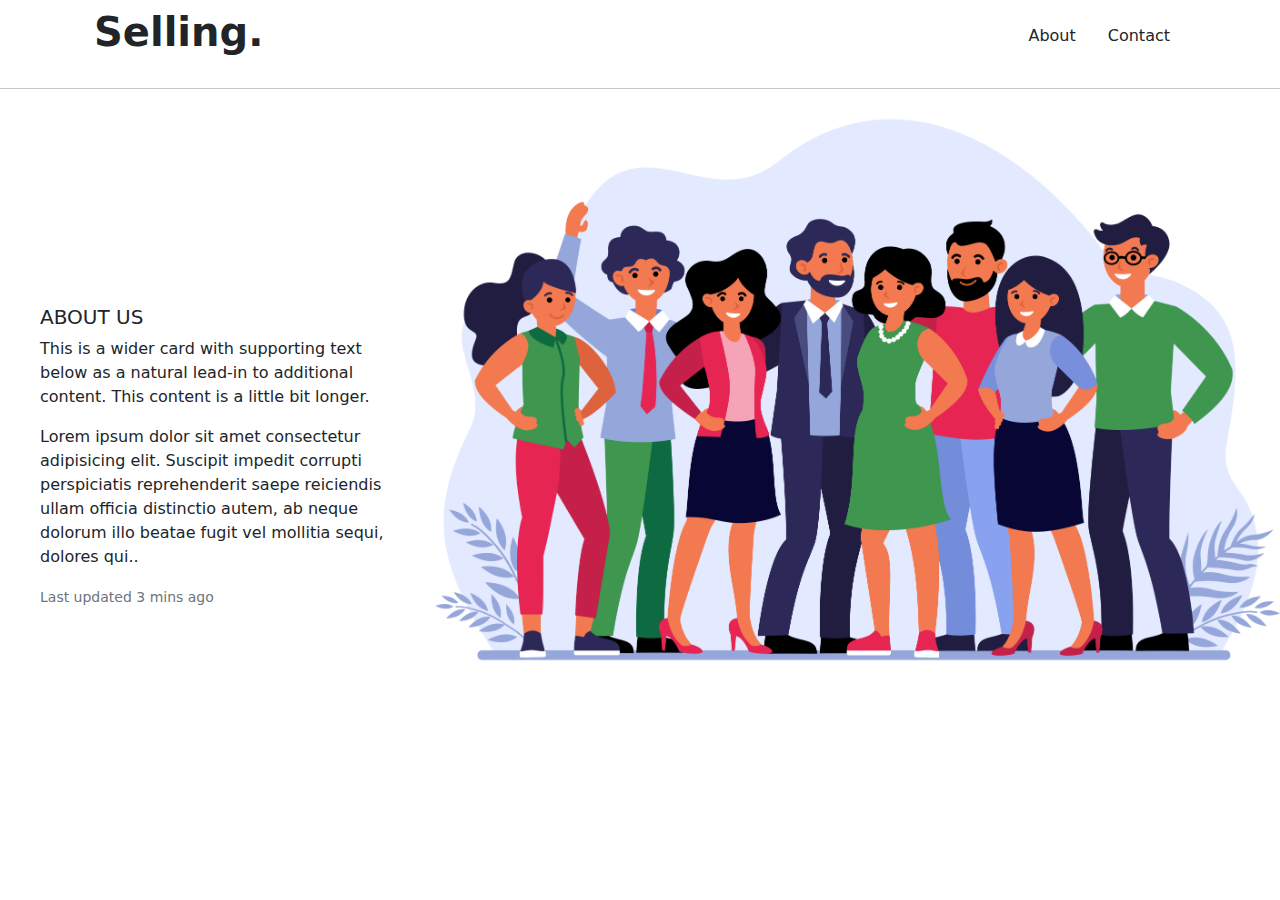
==== index.html @ 9ed459fe "[NEW UPDATE]" ====
<!DOCTYPE html>
<html lang="en">
<head>
    <meta charset="UTF-8">
    <meta http-equiv="X-UA-Compatible" content="IE=edge">
    <meta name="viewport" content="width=device-width, initial-scale=1.0">
    <title>About Page</title>
    <link href="https://fonts.googleapis.com/css2?family=Roboto:wght@300&display=swap" rel="stylesheet">
    <link rel="stylesheet" href="https://cdnjs.cloudflare.com/ajax/libs/font-awesome/6.1.1/css/all.min.css">
    <link rel="stylesheet" href="css/bootstrap.min.css">
</head>
<body>
    <div class="container">
        <nav class="navbar navbar-expand-lg">
            <div class="container-fluid">
                <h1 class="fw-bolder link-dark">Selling.</h1>
              <button class="navbar-toggler" type="button" data-bs-toggle="collapse" data-bs-target="#navbarSupportedContent" aria-controls="navbarSupportedContent" aria-expanded="false" aria-label="Toggle navigation">
                <span class="navbar-toggler-icon"></span>
              </button>
              <div class="collapse navbar-collapse" id="navbarSupportedContent">
                <ul class="navbar-nav me-auto mb-2 mb-lg-0">
                      <ul class="dropdown-menu" aria-labelledby="navbarDropdown">
                        <li><a class="dropdown-item" href="#">Action</a></li>
                        <li><a class="dropdown-item" href="#">Another action</a></li>
                        <li><hr class="dropdown-divider"></li>
                        <li><a class="dropdown-item" href="#">Something else here</a></li>
                      </ul>
                    </li>
                  </ul>
                <form class="d-flex">
                    <ul class="nav justify-content-end">
                        <li class="nav-item">
                          <a class="nav-link link-dark" href="index.html">About</a>
                        </li>
                        <li class="nav-item">
                          <a class="nav-link link-dark" href="contact.html">Contact</a>
                        </li>
                      </ul>
                </form>
              </div>
            </div>
          </nav>
       </div>
      <hr>
      <div class="card mb" style="width:100%; border:0px;">
        <div class="row g-0">
          <div class="col-md-4">
             <div class="card-body" style="padding-top:200px; padding-left: 40px;">
              <h5 class="card-title">ABOUT US</h5>
              <p class="card-text">This is a wider card with supporting text below as a natural lead-in to additional content. This content is a little bit longer.</p>
              <p class="card-text">Lorem ipsum dolor sit amet consectetur adipisicing elit. Suscipit impedit corrupti perspiciatis reprehenderit saepe reiciendis ullam officia distinctio autem, ab neque dolorum illo beatae fugit vel mollitia sequi, dolores qui..</p>
              <p class="card-text"><small class="text-muted">Last updated 3 mins ago</small></p>
            </div>
          </div>
          <div class="col-md-8">
           <img src="./img/about.jpg" class="img-fluid rounded-start" alt="...">
          </div>
        </div>
      </div>
</body>
<script src="js/bootstrap.js"></script>
</html>
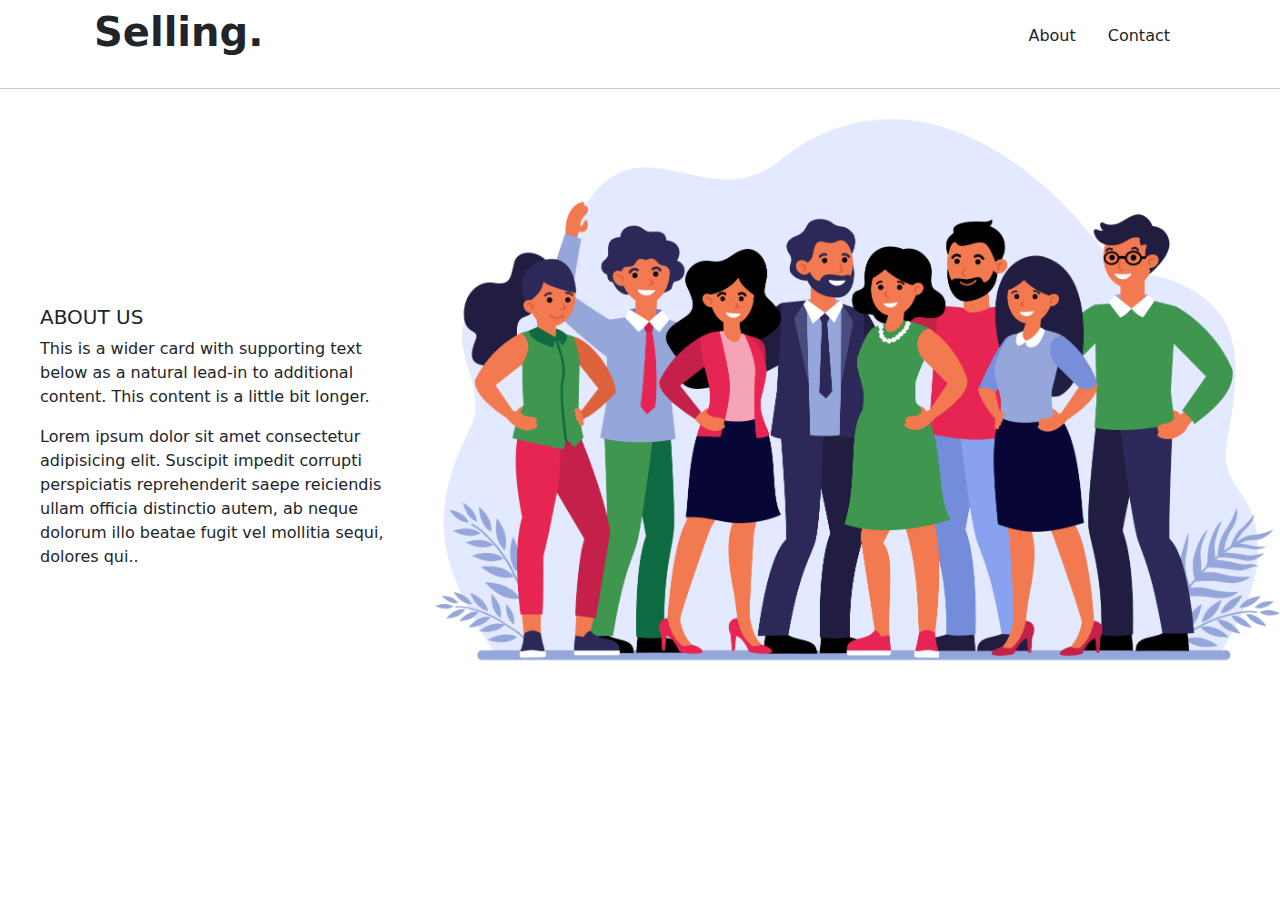
==== commit 8e3e6707: "[NEW UPDATE]" ====
--- a/index.html
+++ b/index.html
@@ -49,7 +49,6 @@
               <h5 class="card-title">ABOUT US</h5>
               <p class="card-text">This is a wider card with supporting text below as a natural lead-in to additional content. This content is a little bit longer.</p>
               <p class="card-text">Lorem ipsum dolor sit amet consectetur adipisicing elit. Suscipit impedit corrupti perspiciatis reprehenderit saepe reiciendis ullam officia distinctio autem, ab neque dolorum illo beatae fugit vel mollitia sequi, dolores qui..</p>
-              <p class="card-text"><small class="text-muted">Last updated 3 mins ago</small></p>
             </div>
           </div>
           <div class="col-md-8">
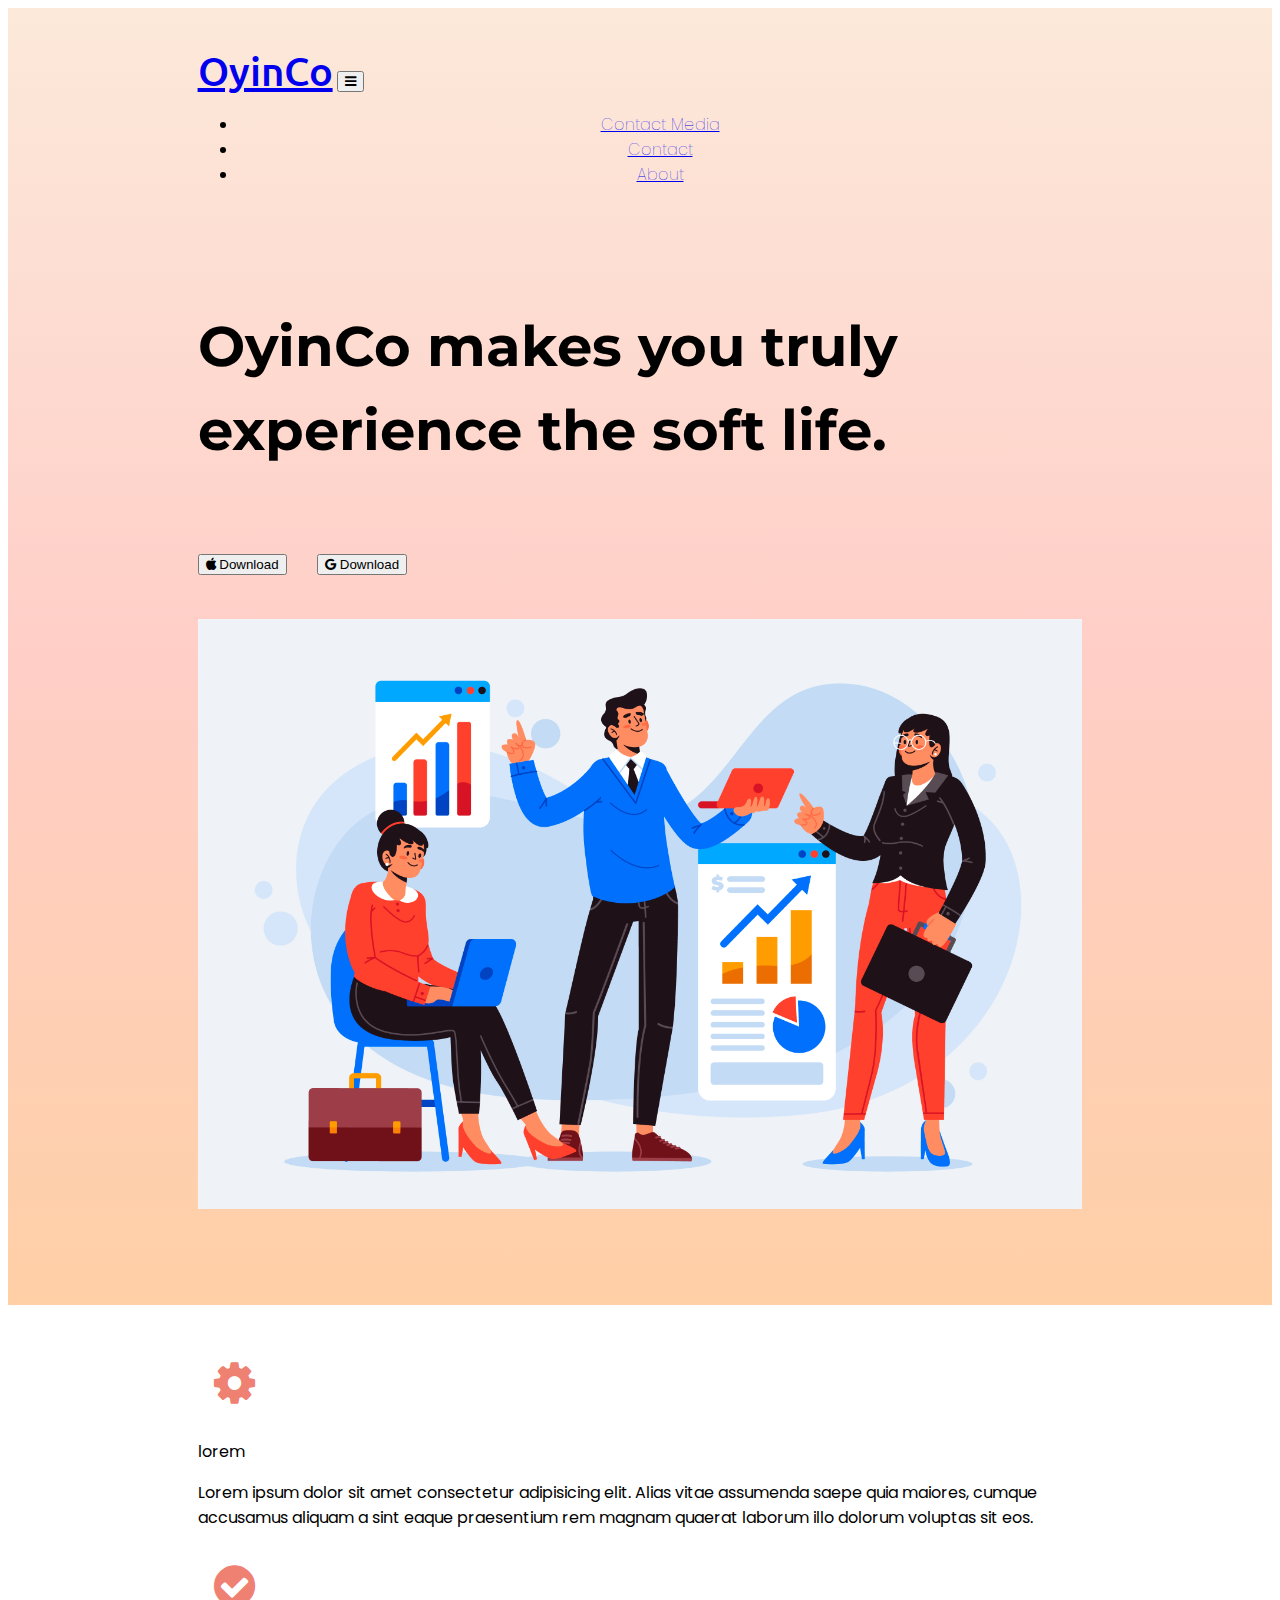
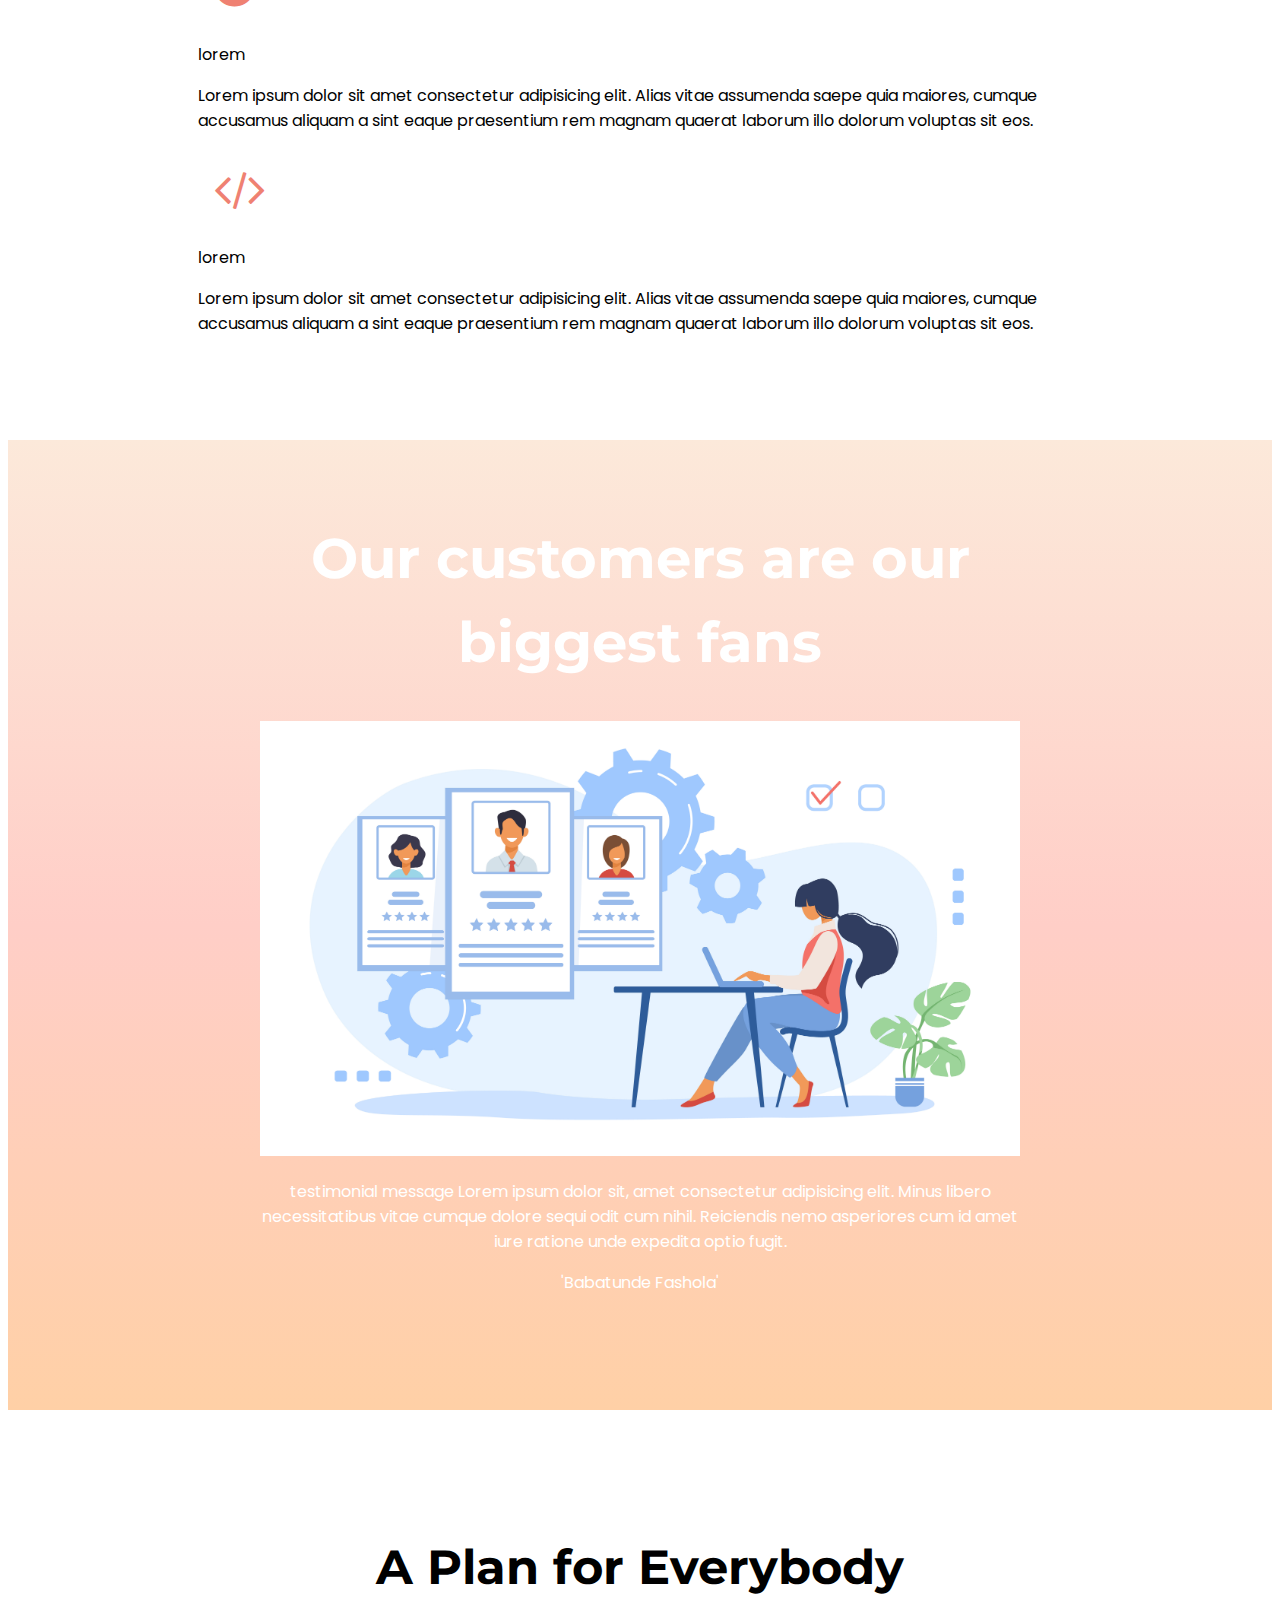
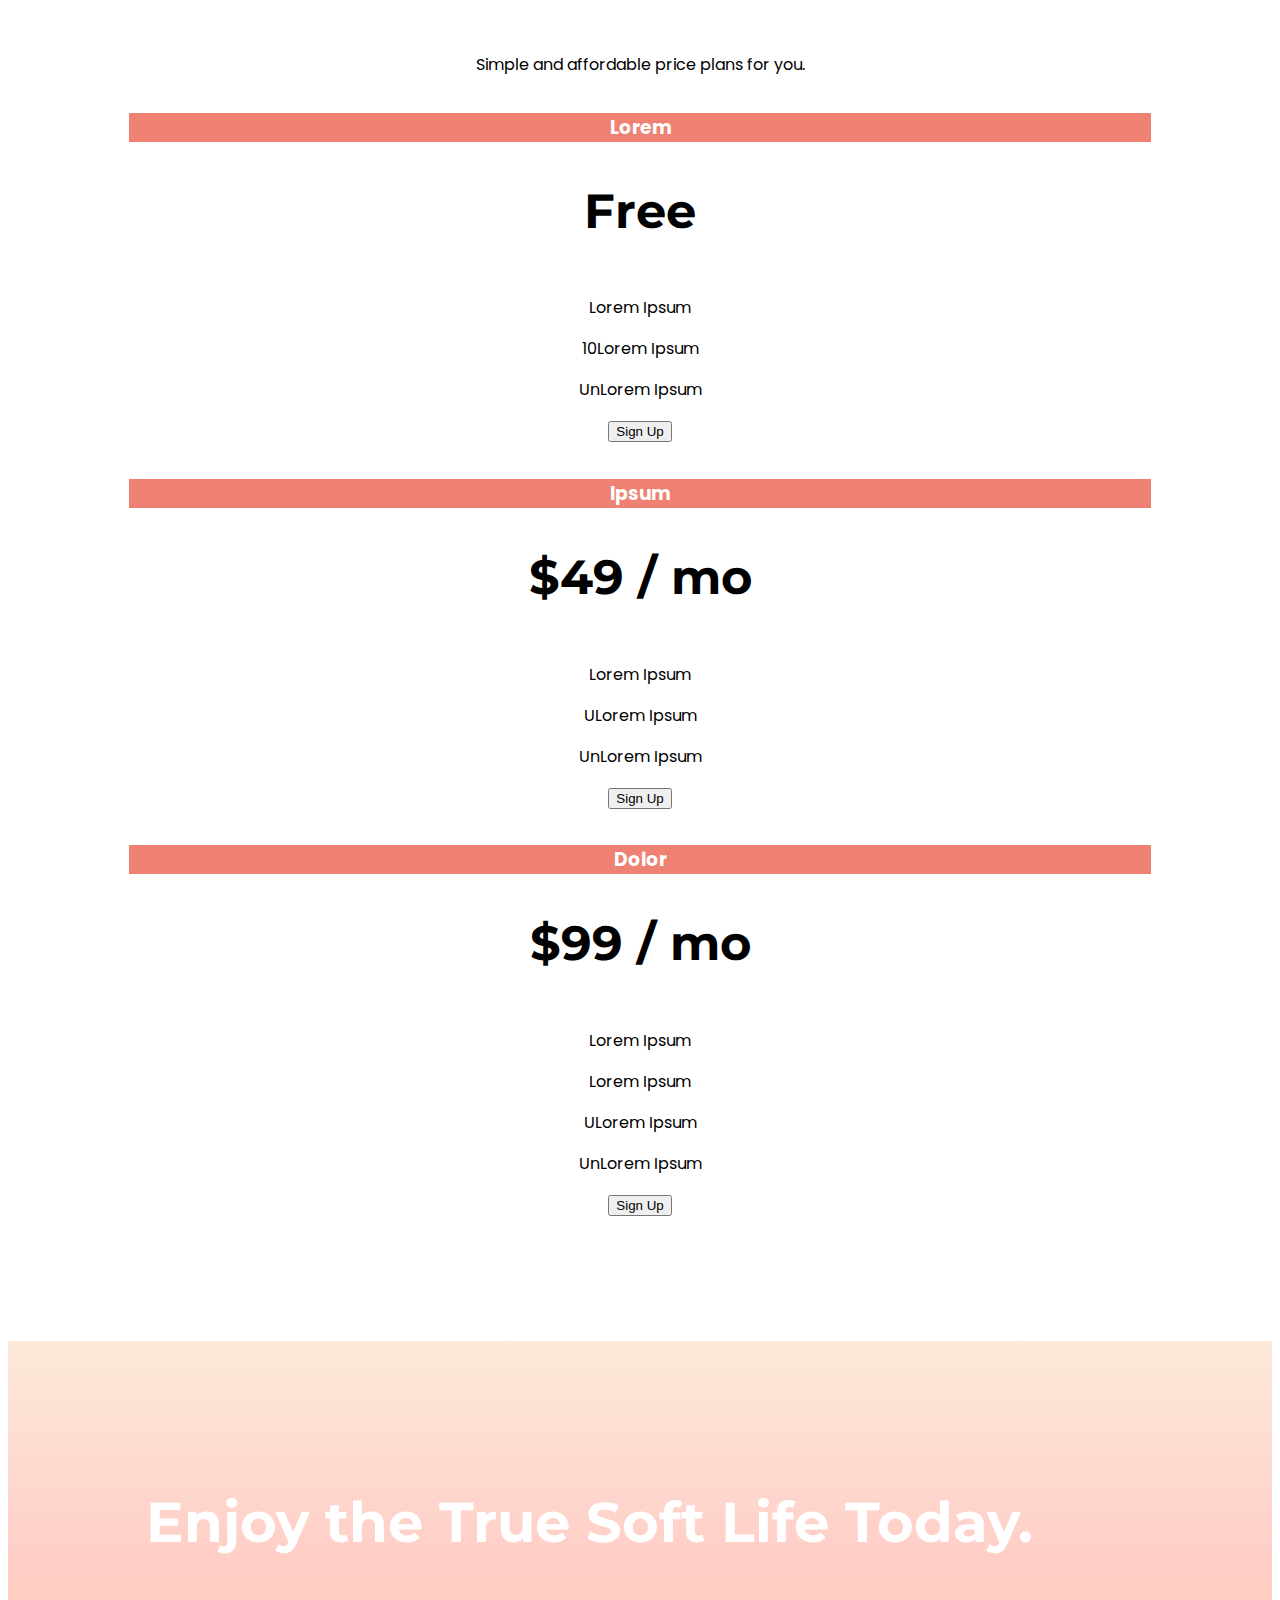
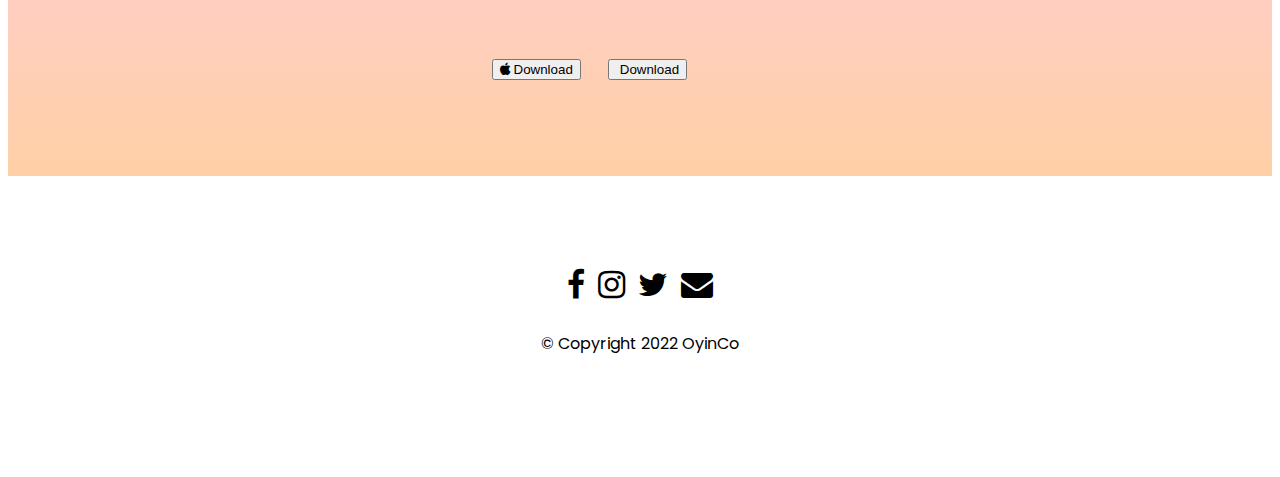
==== commit 84f10efb: "modified" ====
--- a/index.html
+++ b/index.html
@@ -4,58 +4,187 @@
     <meta charset="UTF-8">
     <meta http-equiv="X-UA-Compatible" content="IE=edge">
     <meta name="viewport" content="width=device-width, initial-scale=1.0">
-    <title>About Page</title>
-    <link href="https://fonts.googleapis.com/css2?family=Roboto:wght@300&display=swap" rel="stylesheet">
-    <link rel="stylesheet" href="https://cdnjs.cloudflare.com/ajax/libs/font-awesome/6.1.1/css/all.min.css">
-    <link rel="stylesheet" href="css/bootstrap.min.css">
+    <!-- bootstrap cdn -->
+    <link rel="stylesheet" href="https://cdn.jsdelivr.net/npm/bootstrap@4.6.0/dist/css/bootstrap.min.css" integrity="sha384-B0vP5xmATw1+K9KRQjQERJvTumQW0nPEzvF6L/Z6nronJ3oUOFUFpCjEUQouq2+l" crossorigin="anonymous">
+    <title>OyinCo</title>
+    <!-- font awesome -->
+    <link rel="stylesheet" href="https://cdnjs.cloudflare.com/ajax/libs/font-awesome/4.7.0/css/font-awesome.min.css">
+    <!-- custom css -->
+    <link rel="stylesheet" href="styles.css">
 </head>
 <body>
-    <div class="container">
+    
+    <header class="container-fluid">
         <nav class="navbar navbar-expand-lg">
-            <div class="container-fluid">
-                <h1 class="fw-bolder link-dark">Selling.</h1>
-              <button class="navbar-toggler" type="button" data-bs-toggle="collapse" data-bs-target="#navbarSupportedContent" aria-controls="navbarSupportedContent" aria-expanded="false" aria-label="Toggle navigation">
-                <span class="navbar-toggler-icon"></span>
-              </button>
-              <div class="collapse navbar-collapse" id="navbarSupportedContent">
-                <ul class="navbar-nav me-auto mb-2 mb-lg-0">
-                      <ul class="dropdown-menu" aria-labelledby="navbarDropdown">
-                        <li><a class="dropdown-item" href="#">Action</a></li>
-                        <li><a class="dropdown-item" href="#">Another action</a></li>
-                        <li><hr class="dropdown-divider"></li>
-                        <li><a class="dropdown-item" href="#">Something else here</a></li>
-                      </ul>
-                    </li>
-                  </ul>
-                <form class="d-flex">
-                    <ul class="nav justify-content-end">
-                        <li class="nav-item">
-                          <a class="nav-link link-dark" href="index.html">About</a>
-                        </li>
-                        <li class="nav-item">
-                          <a class="nav-link link-dark" href="contact.html">Contact</a>
-                        </li>
-                      </ul>
-                </form>
-              </div>
+            <a href="#" class="navbar-brand">OyinCo</a>
+            <button class="navbar-toggler" type="button" data-toggle="collapse" data-target="#navbarToggler">
+              <span class="navbar-toggler-icon"><i class="fa fa-bars"></i></span>
+            </button>
+            <div id="navbarToggler" class="collapse navbar-collapse">
+              <ul class="navbar-nav ml-auto">
+                <li class="nav-item">
+                  <a href="#footer" class="nav-link">Contact Media</a>
+                </li>
+                <li class="nav-item">
+                  <a href="contact.html" class="nav-link">Contact</a>
+                </li>
+                <li class="nav-item">
+                  <a href="about.html" class="nav-link">About</a>
+                </li>
+              </ul>
             </div>
           </nav>
-       </div>
-      <hr>
-      <div class="card mb" style="width:100%; border:0px;">
-        <div class="row g-0">
-          <div class="col-md-4">
-             <div class="card-body" style="padding-top:200px; padding-left: 40px;">
-              <h5 class="card-title">ABOUT US</h5>
-              <p class="card-text">This is a wider card with supporting text below as a natural lead-in to additional content. This content is a little bit longer.</p>
-              <p class="card-text">Lorem ipsum dolor sit amet consectetur adipisicing elit. Suscipit impedit corrupti perspiciatis reprehenderit saepe reiciendis ullam officia distinctio autem, ab neque dolorum illo beatae fugit vel mollitia sequi, dolores qui..</p>
+
+          <!-- hero-section -->
+          <section id="hero">
+            <div class="row mt-4">
+                <div class="col-lg-6 mb-5">
+                    <h1>OyinCo makes you truly experience the soft life.</h1>
+                    <div class="cta">
+                        <button type="button" class="btn btn-dark btn-lg download-btn"><i class="fa fa-apple" aria-hidden="true"></i> Download</button>
+                        <button type="button" class="btn btn-outline-light btn-lg download-btn"><i class="fa fa-google" aria-hidden="true"></i> Download</button>
+                    </div>
+                </div>
+                <div class="col-lg-6 ">
+                    <img src="./img/3534378.jpg" alt="hero image" class="hero-img" >
+                </div>
             </div>
-          </div>
-          <div class="col-md-8">
-           <img src="./img/about.jpg" class="img-fluid rounded-start" alt="...">
-          </div>
+        
+          </section>
+          
+    </header>
+
+    <main class="">
+        <section id="features" class="container-fluid">
+            <div class="row mt-4">
+                <div class="col-lg-4 col-sm-12">
+                    <i class="fa fa-3x fa-gear feature-icon"></i>
+                    <p class="feature-heading">lorem</p>
+                    <p class="feature-text">Lorem ipsum dolor sit amet consectetur adipisicing elit. Alias vitae assumenda saepe quia maiores, cumque accusamus aliquam a sint eaque praesentium rem magnam quaerat laborum illo dolorum voluptas sit eos.</p>
+                </div>
+                <div class="col-lg-4 col-sm-12">
+                    <i class="fa fa-3x fa-check-circle feature-icon"></i>
+                    <p class="feature-heading">lorem</p>
+                    <p class="feature-text">Lorem ipsum dolor sit amet consectetur adipisicing elit. Alias vitae assumenda saepe quia maiores, cumque accusamus aliquam a sint eaque praesentium rem magnam quaerat laborum illo dolorum voluptas sit eos.</p>
+                </div>
+                <div class="col-lg-4 col-sm-12">
+                    <i class="fa fa-3x fa-code feature-icon"></i>
+                    <p class="feature-heading">lorem</p>
+                    <p class="feature-text">Lorem ipsum dolor sit amet consectetur adipisicing elit. Alias vitae assumenda saepe quia maiores, cumque accusamus aliquam a sint eaque praesentium rem magnam quaerat laborum illo dolorum voluptas sit eos.</p>
+                </div>
+            </div>
+        </section>
+        <section id="testimonials" class="container-fluid">
+            <h1>Our customers are our biggest fans</h1>
+            <!-- <div class="carousel-slide" data-ride="carousel"> -->
+                <div class="card">
+                    <div class="row">
+                        <div class="col-lg-6 col-sm-12">
+                            <img src="./img/4565.jpg" class='hero-img' alt="" srcset="">
+                        </div>
+                        <div class="col-lg-6 col-sm-12">
+                            <p>testimonial message Lorem ipsum dolor sit, amet consectetur adipisicing elit. Minus libero necessitatibus vitae cumque dolore sequi odit cum nihil. Reiciendis nemo asperiores cum id amet iure ratione unde expedita optio fugit.</p>
+                            <p class="respondent">'Babatunde Fashola'</p>
+                        </div>
+                    </div>
+                </div>
+            <!-- </div> -->
+        </section>
+        
+          <!-- Pricing -->
+        
+        <section id="pricing" class="container-fluid">
+    
+        <h2>A Plan for Everybody</h2>
+        <p>Simple and affordable price plans for you.</p>
+    
+        <div class="row">
+            <div class="col-lg-4 col-md-6">
+            <div class="card">
+                <div class="card-header">
+                <h3>Lorem</h3>
+                </div>
+                <div class="card-body">
+                <h2>Free</h2>
+                <p>Lorem Ipsum</p>
+                <p>10Lorem Ipsum</p>
+                <p>UnLorem Ipsum</p>
+                <button type="button" class="btn btn-block btn-outline-dark btn-lg">Sign Up</button>
+                </div>
+            </div>
+            </div>
+    
+            <div class="col-lg-4 col-md-6">
+            <div class="card">
+                <div class="card-header">
+                <h3>Ipsum</h3>
+                </div>
+                <div class="card-body">
+                <h2>$49 / mo</h2>
+                <p>Lorem Ipsum</p>
+                <p>ULorem Ipsum</p>
+                <p>UnLorem Ipsum</p>
+                <button type="button" class="btn btn-block btn-dark btn-lg">Sign Up</button>
+                </div>
+            </div>
+            </div>
+    
+            <div class="col-lg-4 col-md-12">
+            <div class="card">
+                <div class="card-header">
+                <h3>Dolor</h3>
+                </div>
+                <div class="card-body">
+                <h2>$99 / mo</h2>
+                <p>Lorem Ipsum</p>
+                <p>Lorem Ipsum</p>
+                <p>ULorem Ipsum</p>
+                <p>UnLorem Ipsum</p>
+                <button type="button" class="btn btn-block btn-dark btn-lg">Sign Up</button>
+                </div>
+            </div>
+            </div>
         </div>
-      </div>
+    
+        </section>
+        <section id="cta" class="container-fluid">
+
+            <h1>Enjoy the True Soft Life Today.</h1>
+            <button type="button" class="btn btn-dark btn-lg cta-btn"><i class="fa fa-apple" aria-hidden="true"></i> Download</button>
+            <button type="button" class="btn btn-outline-light btn-lg cta-btn"><i class="fa fa-google-play" aria-hidden="true"></i> Download</button>
+        
+          </section>
+    </main>
+
+    <footer id="footer" class="container-fluid">
+
+        <div class="foot">
+          <i class="fa fa-facebook fa-2x"><a href="#"></a></i>
+          <i class="fa fa-instagram fa-2x"></i>
+          <i class="fa fa-twitter fa-2x"></i>
+          <i class="fa fa-envelope fa-2x"></i>
+        </div>
+        <p>© Copyright 2022 OyinCo</p>
+    
+    </footer>
+
+
+
+
+
+
+
+
+
+
+
+
+
+
+
+
+
+    <script src="https://code.jquery.com/jquery-3.5.1.slim.min.js" integrity="sha384-DfXdz2htPH0lsSSs5nCTpuj/zy4C+OGpamoFVy38MVBnE+IbbVYUew+OrCXaRkfj" crossorigin="anonymous"></script>
+    <script src="https://cdn.jsdelivr.net/npm/bootstrap@4.6.0/dist/js/bootstrap.bundle.min.js" integrity="sha384-Piv4xVNRyMGpqkS2by6br4gNJ7DXjqk09RmUpJ8jgGtD7zP9yug3goQfGII0yAns" crossorigin="anonymous"></script>
 </body>
-<script src="js/bootstrap.js"></script>
 </html>--- a/styles.css
+++ b/styles.css
@@ -0,0 +1,185 @@
+@import url('https://fonts.googleapis.com/css2?family=Poppins:wght@400;500;600;700&display=swap');
+@import url('https://fonts.googleapis.com/css2?family=Inter:wght@400;700&family=Lexend+Deca&display=swap');
+@import url("https://fonts.googleapis.com/css2?family=Ubuntu:wght@500&display=swap");
+@import url("https://fonts.googleapis.com/css2?family=Montserrat:wght@400;500;700&family=Roboto&display=swap");
+
+body {
+    font-family: "Poppins", sans-serif;
+}
+
+#title {
+    background-color: #ff4c68;
+    color: #fff;
+}
+
+.container-fluid {
+    padding: 3% 15% 7%;
+}
+
+h1 {
+    font-size: 3.5rem;
+    line-height: 1.5;
+    font-family: "Montserrat", sans-serif;
+    font-weight: 700;
+}
+
+header{
+    background: linear-gradient(#fce9da, #ffcec7, #ffd0a6);
+}
+
+/* navigation bar */
+.navbar {
+    padding: 0 0 4rem;
+}
+
+.navbar-brand {
+    font-family: 'Ubuntu' , sans-serif;
+    font-weight: 500;
+    font-size: 2.5rem;
+}
+
+.nav-item {
+    padding: 0 18px;
+}
+
+.nav-link {
+    font-weight: lighter;
+}
+
+.navbar-nav{
+    text-align: center;
+}
+
+/* Download buttons */
+.download-btn {
+    margin: 5% 3% 5% 0;
+}
+
+/* title img */
+.hero-img {
+    width: 100%;
+}
+
+/* features section */
+/* feature */
+#features {
+    background-color: #fff;
+    position: relative;
+}
+.feature {
+    text-align: center;
+    padding: 5%;
+}
+
+.feature>h3 {
+    font-family: 'Montserrat';
+    font-weight: bold;
+    font-size: 1.5rem;
+}
+
+.feature>p {
+    color: #8f8f8f;
+}
+
+/* features icon */
+.feature-icon {
+    padding: 1rem;
+    /* font-size: 5rem; */
+    color: #ef8172;
+}
+
+.feature-icon:hover {
+    color: #ff4c68;
+}
+
+/* Testimonials Section */
+
+#testimonials {
+    text-align: center;
+    background: linear-gradient(#fce9da, #ffcec7, #ffd0a6);
+    color: #fff;
+}
+
+h2 {
+    font-family: 'Montserrat';
+    font-size: 3rem;
+    padding-bottom: 1rem;
+    background: linear-gradient(45);
+}
+
+#testimonials-carousel {
+    padding: 7% 15%;
+}
+
+.testimonial-image {
+    width: 10%;
+    border-radius: 100%;
+    margin: 5%;
+}
+
+/* Pricing Section */
+#pricing {
+    text-align: center;
+    padding: 7% 3%;
+}
+
+.card {
+    margin: 3% 7%;
+}
+
+.card-header {
+    background-color: #ef8172;
+    color: #fff;
+}
+
+/* CTA section */
+#cta {
+    text-align: center;
+    padding: 8% 8% 3% 0;
+    background: linear-gradient(#fce9da, #ffcec7, #ffd0a6);
+    color: #fff;
+}
+
+.cta-btn {
+    margin: 5% 1%;
+}
+
+/* Footer Section */
+#footer {
+    text-align: center;
+    padding: 7% 15%;
+}
+
+#footer>p{
+    padding: 1%;
+}
+
+.foot>i {
+    margin: 0.5%;
+}
+
+/* Responsive for tablet size viewport */
+
+@media (max-width : 1028px) {
+    #title {
+        text-align: center;
+    }
+
+    h1 {
+        font-size: 40px;
+    }
+
+    .download-btn {
+        margin: 10% auto;
+    }
+
+    .title-img {
+        transform: rotate(0);
+        position: static;
+    }
+
+    #cta>h1 {
+        font-size: 30px;
+        line-height: 1.5;
+    }
+}